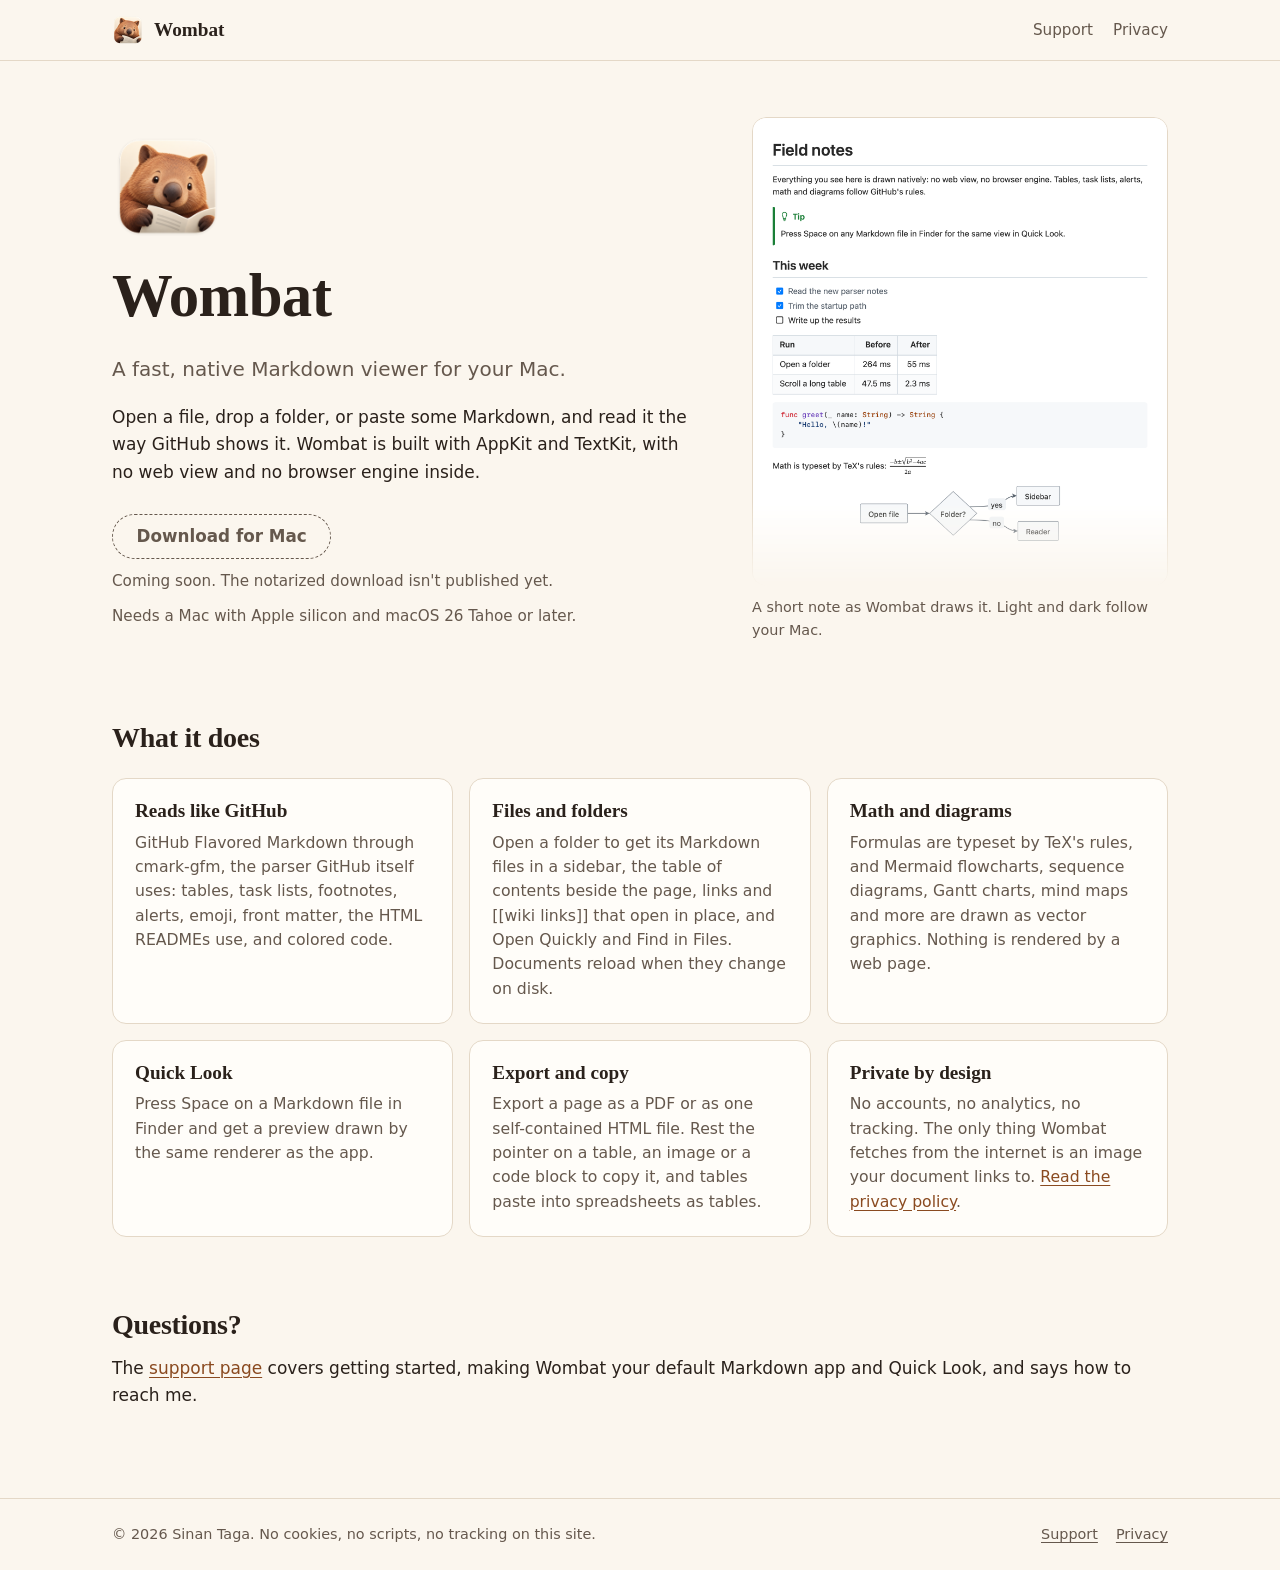
==== index.html @ 370853a5 "Site from md-viewer 182ed36" ====
<!doctype html>
<html lang="en">
<head>
<meta charset="utf-8">
<meta name="viewport" content="width=device-width, initial-scale=1">
<title>Wombat: a fast, native Markdown viewer for Mac</title>
<meta name="description" content="Wombat is a fast, native Markdown viewer for macOS. Open a file or a folder and read it the way GitHub shows it, with math, diagrams and Quick Look. No accounts, no tracking.">
<meta name="theme-color" content="#fbf6ee" media="(prefers-color-scheme: light)">
<meta name="theme-color" content="#16110d" media="(prefers-color-scheme: dark)">
<link rel="icon" type="image/png" href="img/icon-64.png">
<link rel="apple-touch-icon" href="img/icon-256.png">
<link rel="stylesheet" href="site.css">
</head>
<body>

<header class="site-header">
  <div class="wrap wide bar">
    <a class="brand" href="index.html"><img src="img/icon-64.png" width="32" height="32" alt="">Wombat</a>
    <nav aria-label="Main">
      <a href="support.html">Support</a>
      <a href="privacy.html">Privacy</a>
    </nav>
  </div>
</header>

<main>
  <div class="wrap wide">
    <section class="hero">
      <div>
        <img class="icon" src="img/icon-256.png" width="112" height="112" alt="Wombat's icon: a wombat reading a page">
        <h1>Wombat</h1>
        <p class="lede">A fast, native Markdown viewer for your Mac.</p>
        <p>Open a file, drop a folder, or paste some Markdown, and read it the way GitHub shows it. Wombat is built with AppKit and TextKit, with no web view and no browser engine inside.</p>

        <section class="download" id="download" data-state="off" aria-label="Download">
          <!--
            DOWNLOAD PLACEHOLDER. The download is switched off until a notarized disk image exists.
            To switch it on, change data-state="off" above to data-state="on", and check the link and
            version in the "on" block below. Steps: site/README.md, "Turn the download on".
          -->
          <div class="off">
            <button class="button" type="button" disabled>Download for Mac</button>
            <p class="note">Coming soon. The notarized download isn't published yet.</p>
          </div>
          <div class="on">
            <a class="button" href="https://github.com/defiant/wombat-reader/releases/latest">Download for Mac</a>
            <p class="note">Version 0.4.0, a disk image signed and notarized by Apple.</p>
          </div>
          <p class="note">Needs a Mac with Apple silicon and macOS 26 Tahoe or later.</p>
        </section>
      </div>

      <figure class="shot">
        <div class="frame">
          <picture>
            <source media="(prefers-color-scheme: dark)" srcset="img/screenshot-dark.png">
            <img src="img/screenshot-light.png" width="760" height="857" alt="A short Markdown note as Wombat shows it: a heading, a tip callout, a task list, a table, highlighted code, a formula and a flowchart.">
          </picture>
        </div>
        <figcaption>A short note as Wombat draws it. Light and dark follow your Mac.</figcaption>
      </figure>
    </section>

    <h2 class="section-title">What it does</h2>
    <div class="features">
      <article class="feature">
        <h3>Reads like GitHub</h3>
        <p>GitHub Flavored Markdown through cmark-gfm, the parser GitHub itself uses: tables, task lists, footnotes, alerts, emoji, front matter, the HTML READMEs use, and colored code.</p>
      </article>
      <article class="feature">
        <h3>Files and folders</h3>
        <p>Open a folder to get its Markdown files in a sidebar, the table of contents beside the page, links and [[wiki links]] that open in place, and Open Quickly and Find in Files. Documents reload when they change on disk.</p>
      </article>
      <article class="feature">
        <h3>Math and diagrams</h3>
        <p>Formulas are typeset by TeX's rules, and Mermaid flowcharts, sequence diagrams, Gantt charts, mind maps and more are drawn as vector graphics. Nothing is rendered by a web page.</p>
      </article>
      <article class="feature">
        <h3>Quick Look</h3>
        <p>Press Space on a Markdown file in Finder and get a preview drawn by the same renderer as the app.</p>
      </article>
      <article class="feature">
        <h3>Export and copy</h3>
        <p>Export a page as a PDF or as one self-contained HTML file. Rest the pointer on a table, an image or a code block to copy it, and tables paste into spreadsheets as tables.</p>
      </article>
      <article class="feature">
        <h3>Private by design</h3>
        <p>No accounts, no analytics, no tracking. The only thing Wombat fetches from the internet is an image your document links to. <a href="privacy.html">Read the privacy policy</a>.</p>
      </article>
    </div>

    <h2 class="section-title">Questions?</h2>
    <p>The <a href="support.html">support page</a> covers getting started, making Wombat your default Markdown app and Quick Look, and says how to reach me.</p>
  </div>
</main>

<footer class="site-footer">
  <div class="wrap wide bar">
    <p>&copy; 2026 Sinan Taga. No cookies, no scripts, no tracking on this site.</p>
    <div class="links">
      <a href="support.html">Support</a>
      <a href="privacy.html">Privacy</a>
    </div>
  </div>
</footer>

</body>
</html>
---- site.css ----
/* Wombat's site: plain CSS, system fonts, light and dark by the visitor's system setting. */

:root {
  color-scheme: light dark;

  --bg: #fbf6ee;
  --surface: #fffdf9;
  --soft: #f3e9db;
  --text: #2a211b;
  --muted: #65584d;
  --line: #e4d8c7;
  --accent: #8a4a20;
  --accent-hover: #6b3716;
  --on-accent: #ffffff;
  --flag-bg: #fff0b3;
  --flag-text: #5b4300;
  --shadow: 0 1px 2px rgb(60 40 20 / 0.08), 0 14px 34px -10px rgb(60 40 20 / 0.22);

  --serif: ui-serif, "New York", "Iowan Old Style", Georgia, serif;
  --sans: system-ui, -apple-system, "SF Pro Text", "Segoe UI", Roboto, "Helvetica Neue", sans-serif;
  --mono: ui-monospace, "SF Mono", Menlo, Consolas, monospace;
}

@media (prefers-color-scheme: dark) {
  :root {
    --bg: #16110d;
    --surface: #1f1813;
    --soft: #261d16;
    --text: #f1e7db;
    --muted: #b8a999;
    --line: #3a2e25;
    --accent: #e6a975;
    --accent-hover: #f3c4a0;
    --on-accent: #1c1410;
    --flag-bg: #4a3a0c;
    --flag-text: #ffe9a3;
    --shadow: 0 1px 2px rgb(0 0 0 / 0.4), 0 14px 34px -10px rgb(0 0 0 / 0.65);
  }
}

*,
*::before,
*::after {
  box-sizing: border-box;
}

html {
  -webkit-text-size-adjust: 100%;
  text-size-adjust: 100%;
}

body {
  margin: 0;
  background: var(--bg);
  color: var(--text);
  font: 1.0625rem/1.6 var(--sans);
  -webkit-font-smoothing: antialiased;
  display: flex;
  flex-direction: column;
  min-height: 100vh;
  min-height: 100dvh;
}

main {
  flex: 1;
}

img {
  max-width: 100%;
  height: auto;
}

a {
  color: var(--accent);
  text-underline-offset: 0.18em;
}

a:hover {
  color: var(--accent-hover);
}

:focus-visible {
  outline: 3px solid var(--accent);
  outline-offset: 3px;
  border-radius: 4px;
}

/* ---------- layout ---------- */

.wrap {
  width: 100%;
  max-width: 44rem;
  margin-inline: auto;
  padding-inline: 16px;
}

.wrap.wide {
  max-width: 68rem;
}

/* ---------- header and footer ---------- */

.site-header {
  border-bottom: 1px solid var(--line);
}

.site-header .bar {
  display: flex;
  align-items: center;
  justify-content: space-between;
  gap: 16px;
  padding-block: 14px;
}

.brand {
  display: inline-flex;
  align-items: center;
  gap: 10px;
  color: var(--text);
  font: 700 1.2rem/1 var(--serif);
  text-decoration: none;
}

.brand:hover {
  color: var(--text);
}

.brand img {
  display: block;
  border-radius: 8px;
}

.site-header nav {
  display: flex;
  gap: 20px;
}

.site-header nav a {
  color: var(--muted);
  font-size: 0.95rem;
  text-decoration: none;
}

.site-header nav a:hover,
.site-header nav a[aria-current="page"] {
  color: var(--text);
}

.site-header nav a[aria-current="page"] {
  text-decoration: underline;
  text-decoration-color: var(--accent);
  text-decoration-thickness: 2px;
  text-underline-offset: 6px;
}

.site-footer {
  margin-top: 72px;
  border-top: 1px solid var(--line);
  color: var(--muted);
  font-size: 0.9rem;
}

.site-footer .bar {
  display: flex;
  flex-wrap: wrap;
  justify-content: space-between;
  gap: 8px 24px;
  padding-block: 24px;
}

.site-footer p {
  margin: 0;
}

.site-footer a {
  color: var(--muted);
}

.site-footer a:hover {
  color: var(--text);
}

.site-footer .links {
  display: flex;
  gap: 18px;
}

/* ---------- type ---------- */

h1,
h2 {
  font-family: var(--serif);
  font-weight: 700;
  line-height: 1.15;
  letter-spacing: -0.01em;
  text-wrap: balance;
}

h1 {
  margin: 0 0 0.4em;
  font-size: clamp(2.1rem, 6vw, 2.9rem);
}

h2 {
  margin: 2.2em 0 0.5em;
  font-size: clamp(1.45rem, 4vw, 1.75rem);
}

h3 {
  margin: 1.8em 0 0.3em;
  font-size: 1.1rem;
  line-height: 1.3;
  text-wrap: balance;
}

p,
ul,
ol {
  margin: 0 0 1em;
}

li {
  margin-bottom: 0.4em;
}

li > ul,
li > ol {
  margin-top: 0.4em;
}

:is(h2, h3)[id] {
  scroll-margin-top: 16px;
}

code,
kbd {
  font-family: var(--mono);
  font-size: 0.88em;
}

code {
  padding: 0.1em 0.35em;
  border-radius: 5px;
  background: var(--soft);
  overflow-wrap: anywhere;
}

kbd {
  display: inline-block;
  padding: 0.05em 0.4em;
  border: 1px solid var(--line);
  border-bottom-width: 2px;
  border-radius: 5px;
  background: var(--surface);
  font-family: var(--sans);
  font-size: 0.85em;
  line-height: 1.35;
  white-space: nowrap;
}

hr {
  margin: 2.5em 0;
  border: 0;
  border-top: 1px solid var(--line);
}

.lede {
  color: var(--muted);
  font-size: 1.25rem;
  line-height: 1.45;
  text-wrap: pretty;
}

.note {
  color: var(--muted);
  font-size: 0.95rem;
}

.meta {
  color: var(--muted);
  font-size: 0.95rem;
}

/* A contact address nobody has filled in yet shows highlighted. Once CONTACT_EMAIL is replaced
   by a real address, the rule stops matching and the link looks like any other. */
a[href$="CONTACT_EMAIL"] {
  padding: 0.05em 0.35em;
  border-radius: 5px;
  background: var(--flag-bg);
  color: var(--flag-text);
  outline: 1px dashed currentcolor;
}

/* ---------- article pages (privacy, support) ---------- */

.page {
  padding-top: 48px;
}

.page > .wrap > h1 + .meta {
  margin-top: -0.4em;
}

.summary {
  margin: 1.6em 0 0;
  padding: 18px 22px 6px;
  border: 1px solid var(--line);
  border-left: 4px solid var(--accent);
  border-radius: 12px;
  background: var(--surface);
}

.summary h2 {
  margin: 0 0 0.4em;
  font-size: 1.15rem;
}

.contents {
  margin: 1.4em 0 0;
  padding: 0;
  list-style: none;
  display: grid;
  gap: 0.2em 24px;
  grid-template-columns: repeat(auto-fit, minmax(14rem, 1fr));
}

.contents li {
  margin: 0;
}

.contents a {
  display: block;
  padding-block: 0.2em;
}

dl.paths {
  margin: 0 0 1em;
}

dl.paths dt {
  margin-top: 0.6em;
  font-weight: 600;
}

dl.paths dd {
  margin: 0.1em 0 0;
}

/* ---------- home page ---------- */

.hero {
  display: grid;
  gap: 40px 56px;
  align-items: center;
  padding-block: 56px 8px;
}

@media (min-width: 52rem) {
  .hero {
    grid-template-columns: minmax(0, 1fr) minmax(0, 26rem);
  }
}

.hero .icon {
  display: block;
  margin-bottom: 18px;
  border-radius: 24px;
}

.hero h1 {
  font-size: clamp(2.6rem, 8vw, 3.8rem);
}

.shot {
  margin: 0;
}

.shot .frame {
  overflow: hidden;
  border: 1px solid var(--line);
  border-radius: 14px;
  background: var(--surface);
  box-shadow: var(--shadow);
}

/* Beside the text, the screenshot is cut off and fades out; stacked below it, it shows whole. */
@media (min-width: 52rem) {
  .shot .frame {
    max-height: 34rem;
    -webkit-mask-image: linear-gradient(#000 82%, transparent);
    mask-image: linear-gradient(#000 82%, transparent);
  }
}

.shot img {
  display: block;
  width: 100%;
}

.shot figcaption {
  margin-top: 10px;
  color: var(--muted);
  font-size: 0.9rem;
}

.button {
  display: inline-block;
  padding: 0.7em 1.4em;
  border: 1px solid transparent;
  border-radius: 999px;
  background: var(--accent);
  color: var(--on-accent);
  font: 600 1.05rem/1.2 var(--sans);
  text-decoration: none;
}

.button:hover {
  background: var(--accent-hover);
  color: var(--on-accent);
}

button.button:disabled {
  border: 1px dashed var(--muted);
  background: transparent;
  color: var(--muted);
  cursor: not-allowed;
}

/* The download is off until a notarized disk image exists: see site/README.md, "Turn the
   download on". data-state="off" shows the first block, data-state="on" the second. */
.download {
  margin-top: 28px;
}

.download .note {
  margin: 10px 0 0;
}

.download[data-state="off"] .on,
.download[data-state="on"] .off {
  display: none;
}

.features {
  display: grid;
  gap: 16px;
  grid-template-columns: repeat(auto-fit, minmax(17rem, 1fr));
  margin-top: 24px;
}

.feature {
  padding: 20px 22px 6px;
  border: 1px solid var(--line);
  border-radius: 14px;
  background: var(--surface);
}

.feature h3 {
  margin: 0 0 0.35em;
  font-family: var(--serif);
  font-size: 1.2rem;
}

.feature p {
  color: var(--muted);
  font-size: 0.98rem;
  line-height: 1.55;
}

.section-title {
  margin-top: 72px;
}

.section-title + .lede {
  margin-top: -0.2em;
}

.feature a,
.summary a {
  text-underline-offset: 0.18em;
}

@media (max-width: 30rem) {
  .page {
    padding-top: 32px;
  }

  .hero {
    padding-top: 36px;
  }

  .site-header nav {
    gap: 16px;
  }
}

@media print {
  .site-header nav,
  .download {
    display: none;
  }
}
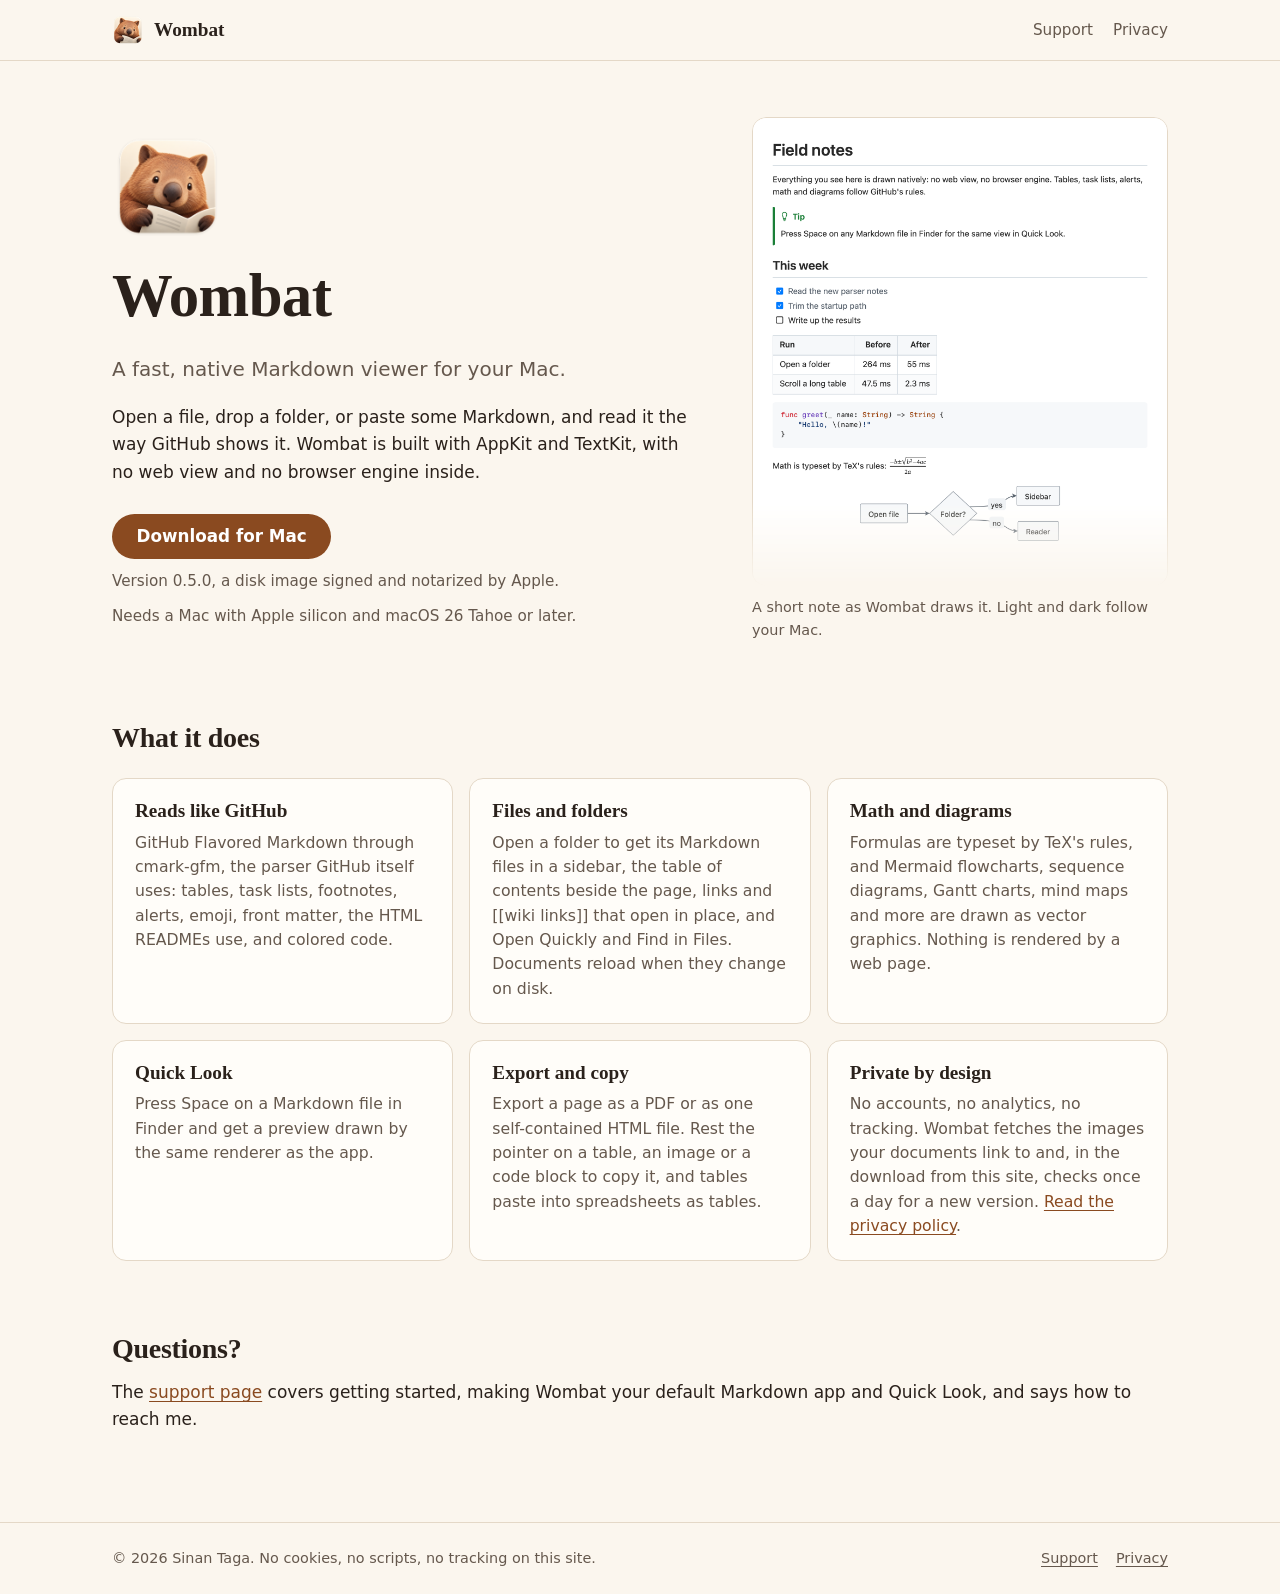
==== commit b16ef6bc: "Site from md-viewer fc6116d" ====
--- a/index.html
+++ b/index.html
@@ -32,19 +32,19 @@
         <p class="lede">A fast, native Markdown viewer for your Mac.</p>
         <p>Open a file, drop a folder, or paste some Markdown, and read it the way GitHub shows it. Wombat is built with AppKit and TextKit, with no web view and no browser engine inside.</p>
 
-        <section class="download" id="download" data-state="off" aria-label="Download">
+        <section class="download" id="download" data-state="on" aria-label="Download">
           <!--
-            DOWNLOAD PLACEHOLDER. The download is switched off until a notarized disk image exists.
-            To switch it on, change data-state="off" above to data-state="on", and check the link and
-            version in the "on" block below. Steps: site/README.md, "Turn the download on".
+            DOWNLOAD PLACEHOLDER. The download is switched off until a notarized disk image is released.
+            `make publish` switches it on (data-state="on" above) and puts the version it releases in
+            the "on" block below. Steps: site/README.md, "Turn the download on".
           -->
           <div class="off">
             <button class="button" type="button" disabled>Download for Mac</button>
             <p class="note">Coming soon. The notarized download isn't published yet.</p>
           </div>
           <div class="on">
-            <a class="button" href="https://github.com/defiant/wombat-reader/releases/latest">Download for Mac</a>
-            <p class="note">Version 0.4.0, a disk image signed and notarized by Apple.</p>
+            <a class="button" href="https://github.com/defiant/wombat-reader/releases/latest/download/Wombat.dmg">Download for Mac</a>
+            <p class="note">Version 0.5.0, a disk image signed and notarized by Apple.</p>
           </div>
           <p class="note">Needs a Mac with Apple silicon and macOS 26 Tahoe or later.</p>
         </section>
@@ -85,7 +85,7 @@
       </article>
       <article class="feature">
         <h3>Private by design</h3>
-        <p>No accounts, no analytics, no tracking. The only thing Wombat fetches from the internet is an image your document links to. <a href="privacy.html">Read the privacy policy</a>.</p>
+        <p>No accounts, no analytics, no tracking. Wombat fetches the images your documents link to and, in the download from this site, checks once a day for a new version. <a href="privacy.html">Read the privacy policy</a>.</p>
       </article>
     </div>
 
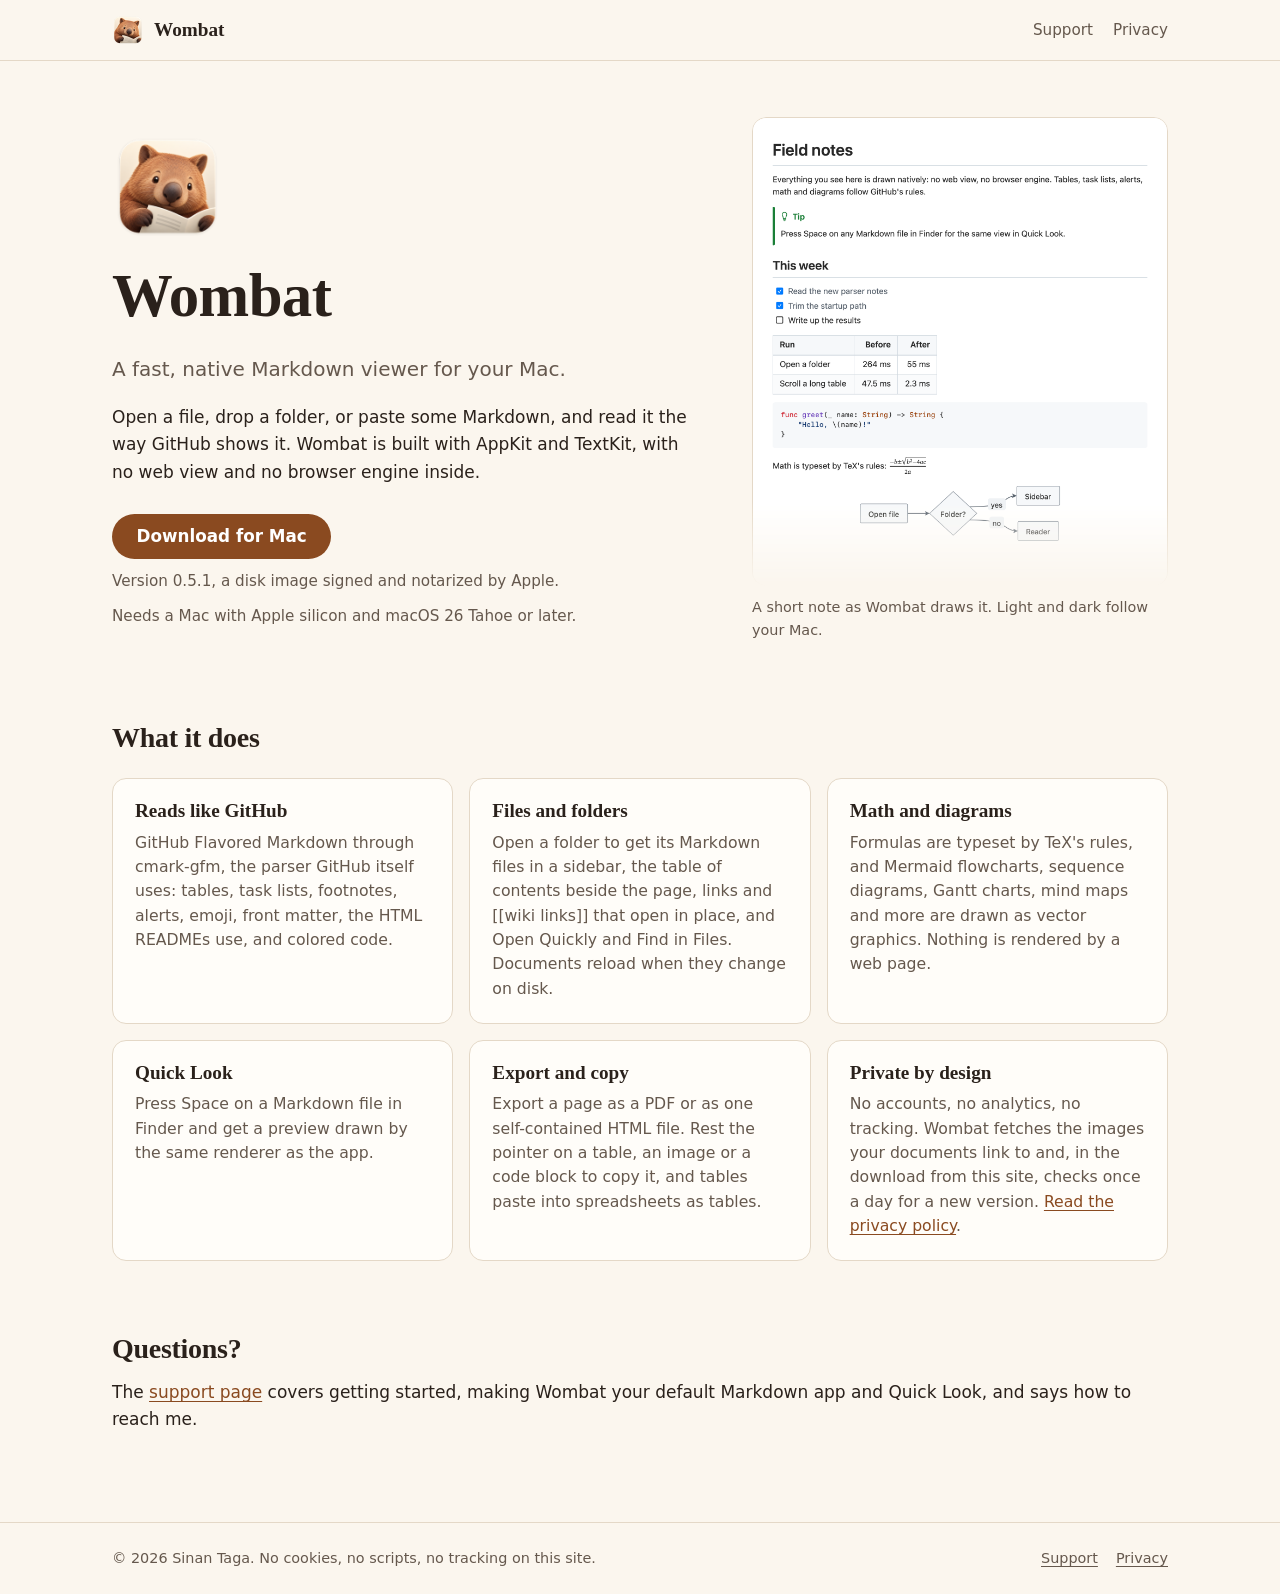
==== commit a39ec206: "Site from md-viewer 76254ce" ====
--- a/index.html
+++ b/index.html
@@ -44,7 +44,7 @@
           </div>
           <div class="on">
             <a class="button" href="https://github.com/defiant/wombat-reader/releases/latest/download/Wombat.dmg">Download for Mac</a>
-            <p class="note">Version 0.5.0, a disk image signed and notarized by Apple.</p>
+            <p class="note">Version 0.5.1, a disk image signed and notarized by Apple.</p>
           </div>
           <p class="note">Needs a Mac with Apple silicon and macOS 26 Tahoe or later.</p>
         </section>
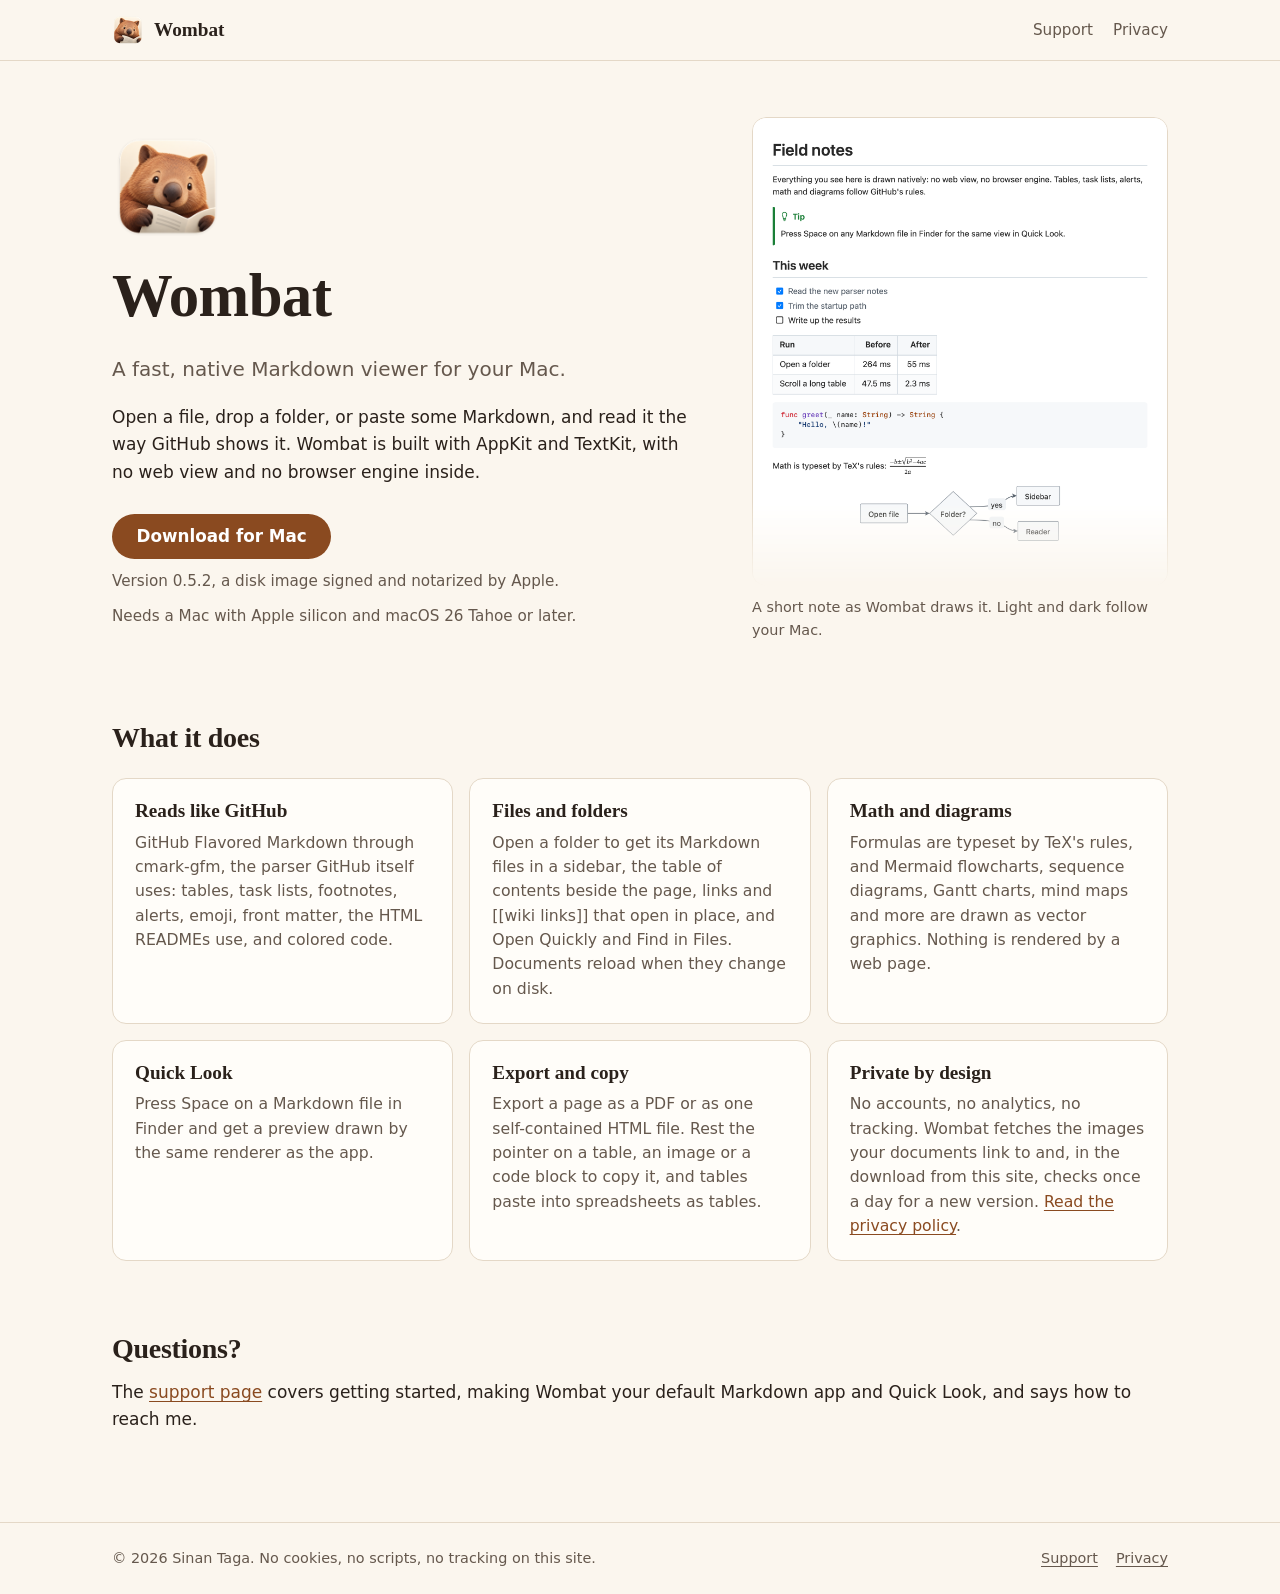
==== commit 2a862ed3: "Site from md-viewer 588d03a" ====
--- a/index.html
+++ b/index.html
@@ -44,7 +44,7 @@
           </div>
           <div class="on">
             <a class="button" href="https://github.com/defiant/wombat-reader/releases/latest/download/Wombat.dmg">Download for Mac</a>
-            <p class="note">Version 0.5.1, a disk image signed and notarized by Apple.</p>
+            <p class="note">Version 0.5.2, a disk image signed and notarized by Apple.</p>
           </div>
           <p class="note">Needs a Mac with Apple silicon and macOS 26 Tahoe or later.</p>
         </section>
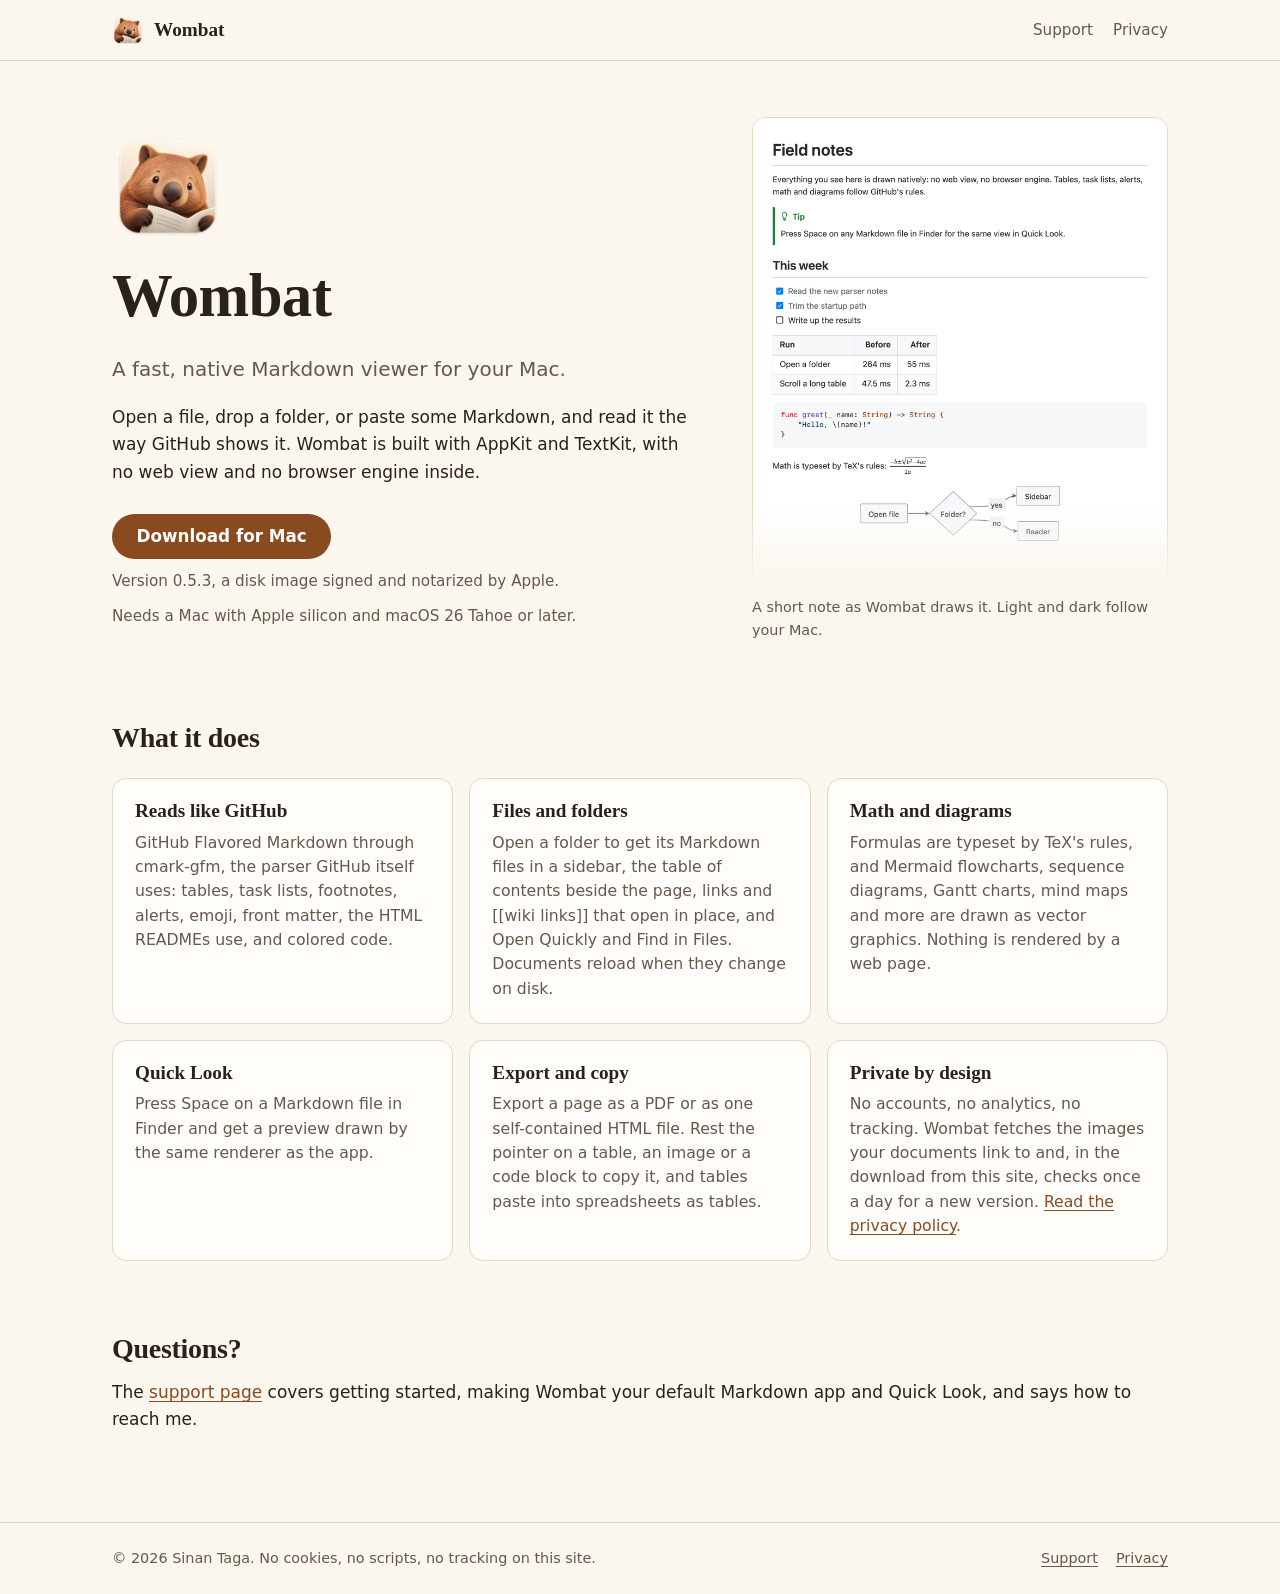
==== commit 966b1783: "Site from md-viewer b897669" ====
--- a/index.html
+++ b/index.html
@@ -44,7 +44,7 @@
           </div>
           <div class="on">
             <a class="button" href="https://github.com/defiant/wombat-reader/releases/latest/download/Wombat.dmg">Download for Mac</a>
-            <p class="note">Version 0.5.2, a disk image signed and notarized by Apple.</p>
+            <p class="note">Version 0.5.3, a disk image signed and notarized by Apple.</p>
           </div>
           <p class="note">Needs a Mac with Apple silicon and macOS 26 Tahoe or later.</p>
         </section>
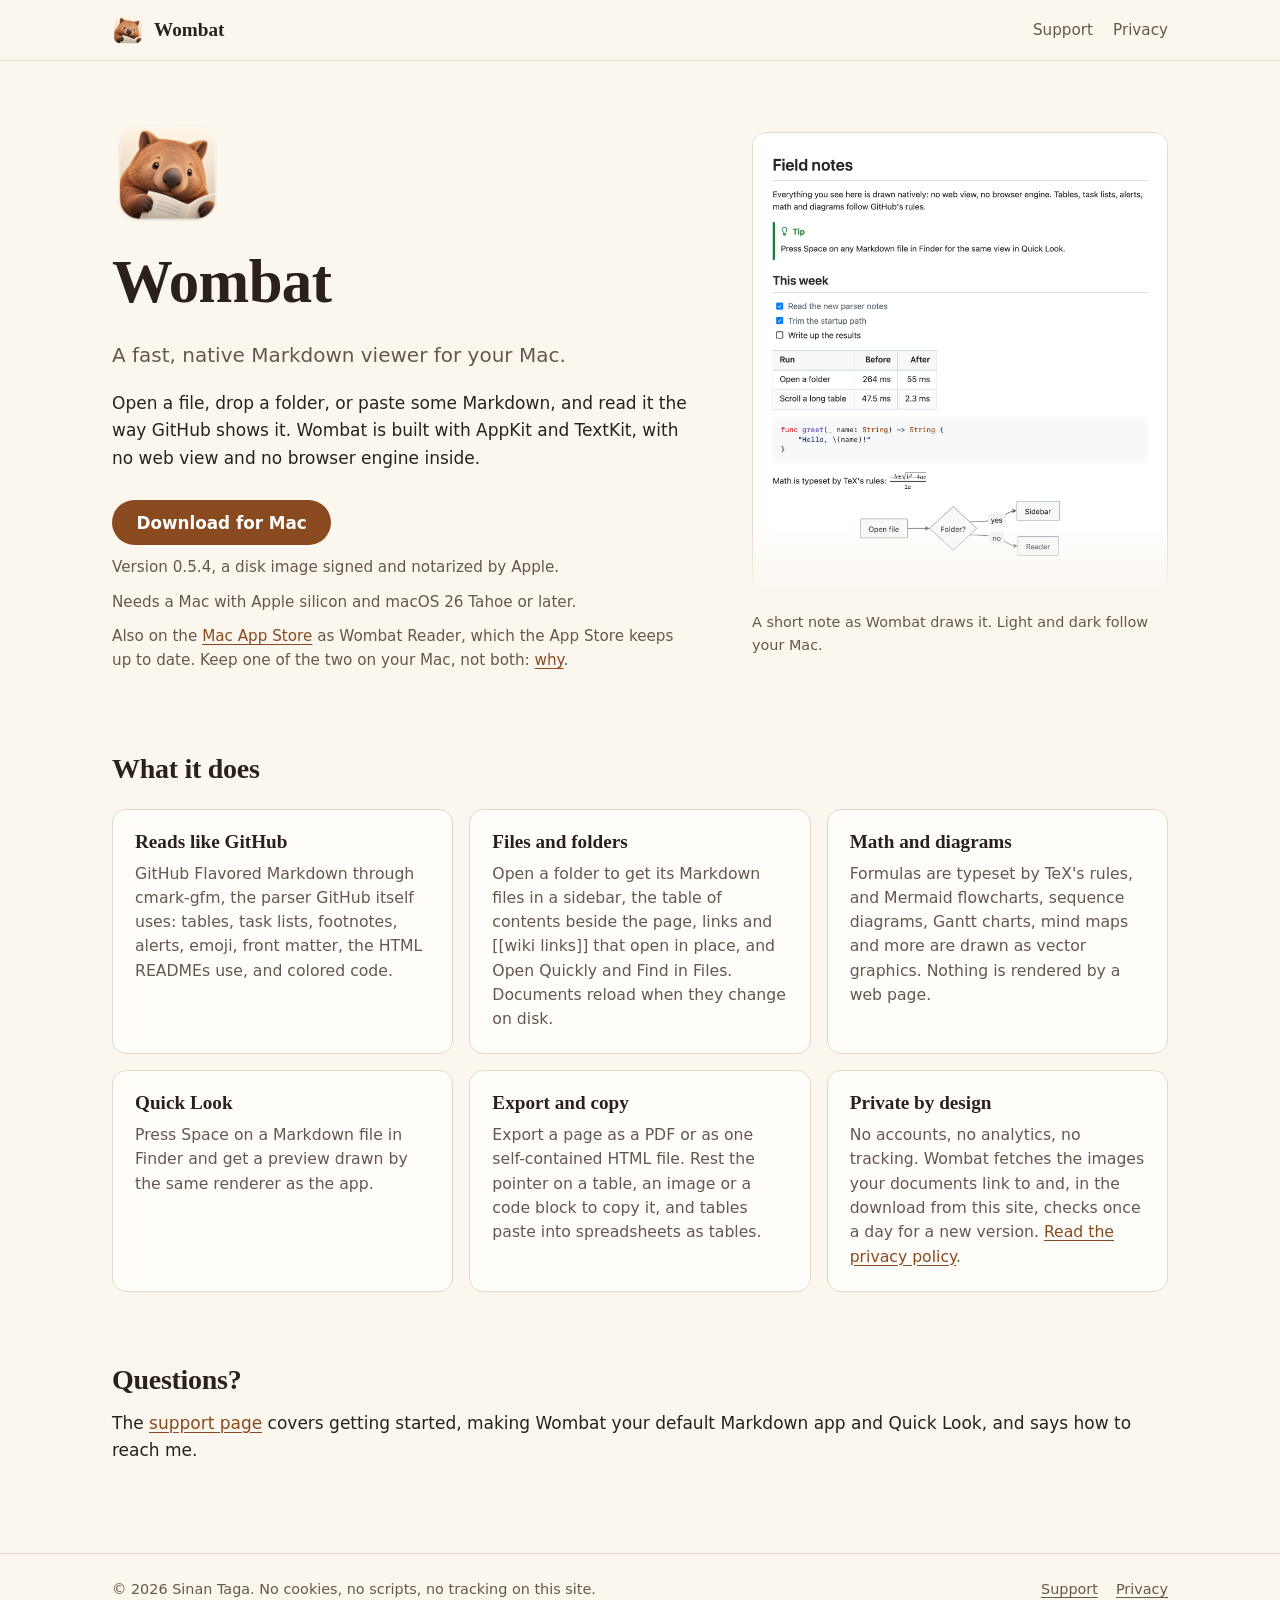
==== commit 603fc504: "Site from md-viewer fdba6bd" ====
--- a/index.html
+++ b/index.html
@@ -44,9 +44,10 @@
           </div>
           <div class="on">
             <a class="button" href="https://github.com/defiant/wombat-reader/releases/latest/download/Wombat.dmg">Download for Mac</a>
-            <p class="note">Version 0.5.3, a disk image signed and notarized by Apple.</p>
+            <p class="note">Version 0.5.4, a disk image signed and notarized by Apple.</p>
           </div>
           <p class="note">Needs a Mac with Apple silicon and macOS 26 Tahoe or later.</p>
+          <p class="note">Also on the <a href="https://apps.apple.com/app/id6827317842">Mac App Store</a> as Wombat Reader, which the App Store keeps up to date. Keep one of the two on your Mac, not both: <a href="support.html#both">why</a>.</p>
         </section>
       </div>
 
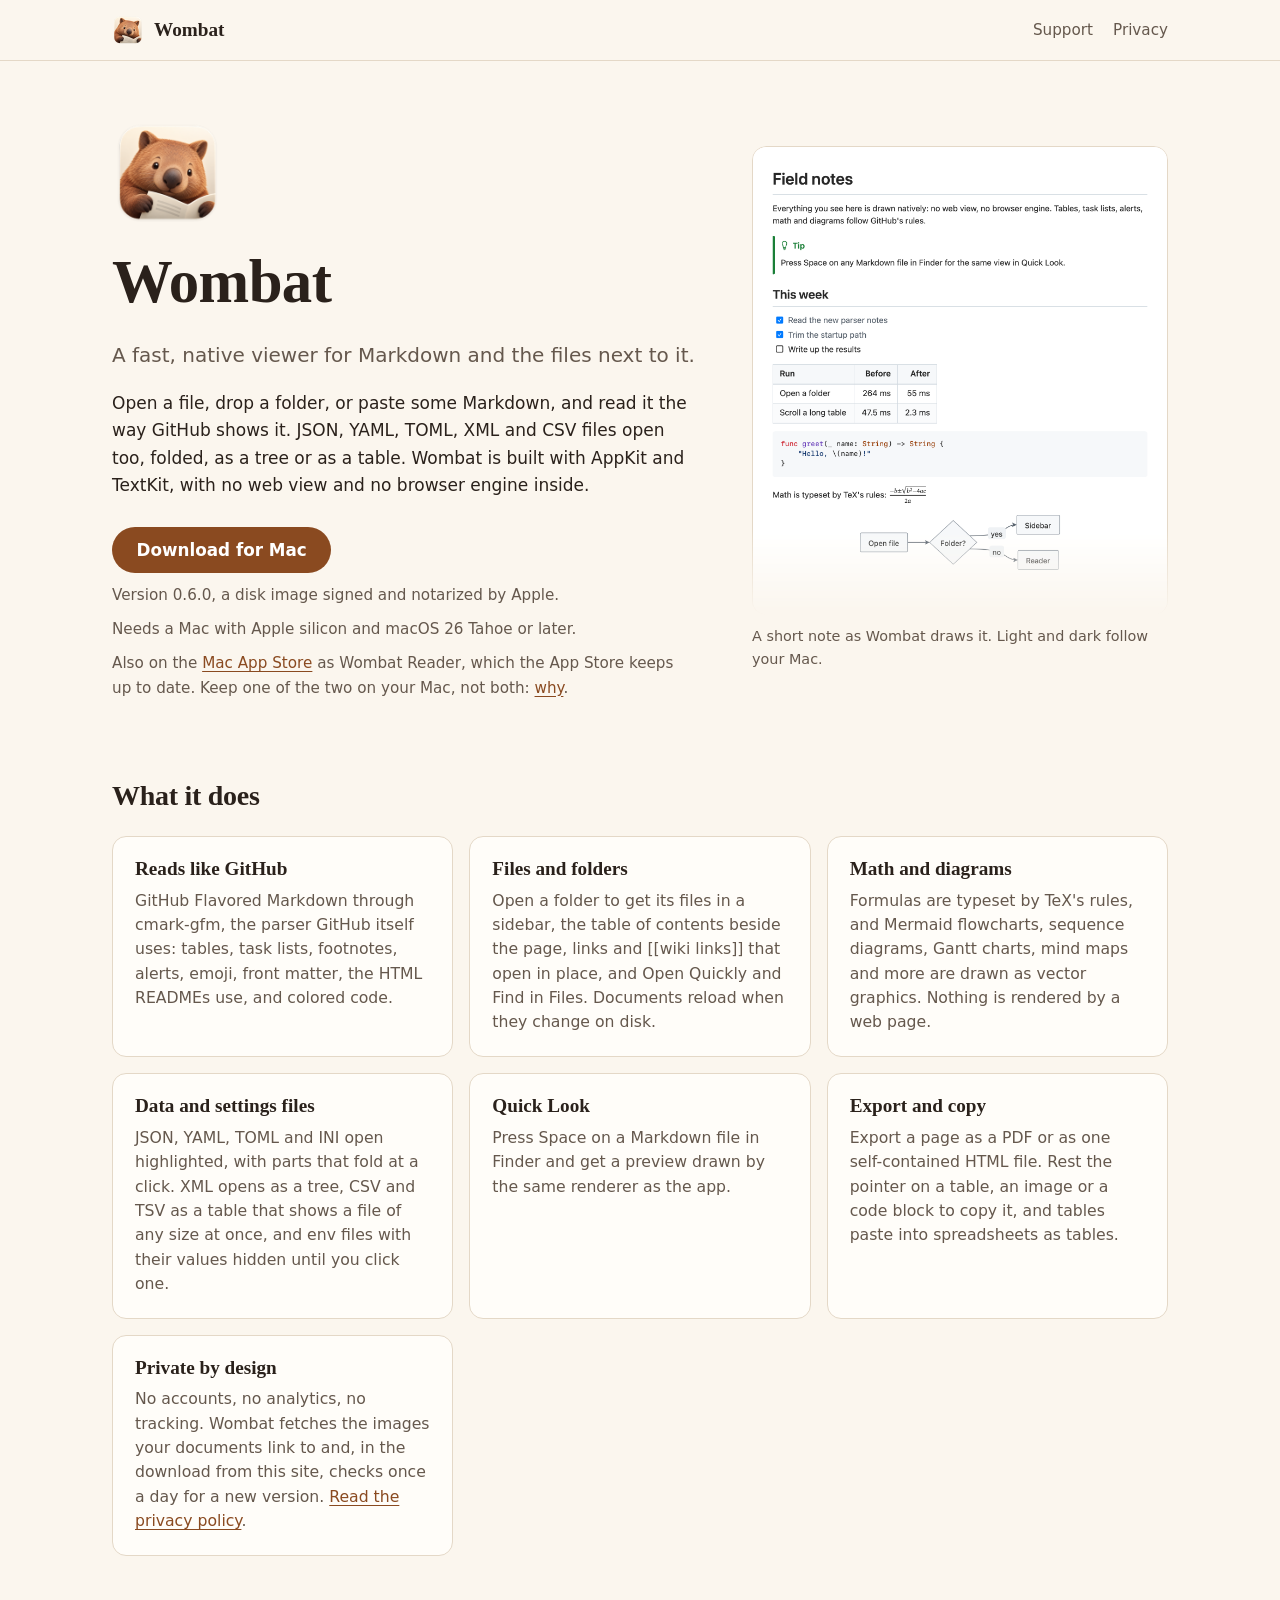
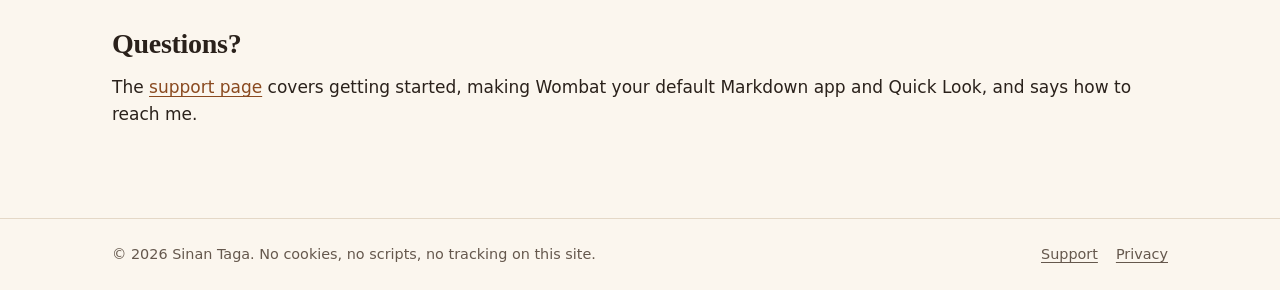
==== commit 7f50b6b4: "Site from md-viewer ed829bb" ====
--- a/index.html
+++ b/index.html
@@ -3,8 +3,8 @@
 <head>
 <meta charset="utf-8">
 <meta name="viewport" content="width=device-width, initial-scale=1">
-<title>Wombat: a fast, native Markdown viewer for Mac</title>
-<meta name="description" content="Wombat is a fast, native Markdown viewer for macOS. Open a file or a folder and read it the way GitHub shows it, with math, diagrams and Quick Look. No accounts, no tracking.">
+<title>Wombat: a fast, native viewer for Markdown and data files on Mac</title>
+<meta name="description" content="Wombat is a fast, native viewer for macOS. It shows Markdown the way GitHub does, with math and diagrams, and opens JSON, YAML, TOML, XML and CSV files too. No accounts, no tracking.">
 <meta name="theme-color" content="#fbf6ee" media="(prefers-color-scheme: light)">
 <meta name="theme-color" content="#16110d" media="(prefers-color-scheme: dark)">
 <link rel="icon" type="image/png" href="img/icon-64.png">
@@ -29,8 +29,8 @@
       <div>
         <img class="icon" src="img/icon-256.png" width="112" height="112" alt="Wombat's icon: a wombat reading a page">
         <h1>Wombat</h1>
-        <p class="lede">A fast, native Markdown viewer for your Mac.</p>
-        <p>Open a file, drop a folder, or paste some Markdown, and read it the way GitHub shows it. Wombat is built with AppKit and TextKit, with no web view and no browser engine inside.</p>
+        <p class="lede">A fast, native viewer for Markdown and the files next to it.</p>
+        <p>Open a file, drop a folder, or paste some Markdown, and read it the way GitHub shows it. JSON, YAML, TOML, XML and CSV files open too, folded, as a tree or as a table. Wombat is built with AppKit and TextKit, with no web view and no browser engine inside.</p>
 
         <section class="download" id="download" data-state="on" aria-label="Download">
           <!--
@@ -44,7 +44,7 @@
           </div>
           <div class="on">
             <a class="button" href="https://github.com/defiant/wombat-reader/releases/latest/download/Wombat.dmg">Download for Mac</a>
-            <p class="note">Version 0.5.4, a disk image signed and notarized by Apple.</p>
+            <p class="note">Version 0.6.0, a disk image signed and notarized by Apple.</p>
           </div>
           <p class="note">Needs a Mac with Apple silicon and macOS 26 Tahoe or later.</p>
           <p class="note">Also on the <a href="https://apps.apple.com/app/id6827317842">Mac App Store</a> as Wombat Reader, which the App Store keeps up to date. Keep one of the two on your Mac, not both: <a href="support.html#both">why</a>.</p>
@@ -70,11 +70,15 @@
       </article>
       <article class="feature">
         <h3>Files and folders</h3>
-        <p>Open a folder to get its Markdown files in a sidebar, the table of contents beside the page, links and [[wiki links]] that open in place, and Open Quickly and Find in Files. Documents reload when they change on disk.</p>
+        <p>Open a folder to get its files in a sidebar, the table of contents beside the page, links and [[wiki links]] that open in place, and Open Quickly and Find in Files. Documents reload when they change on disk.</p>
       </article>
       <article class="feature">
         <h3>Math and diagrams</h3>
         <p>Formulas are typeset by TeX's rules, and Mermaid flowcharts, sequence diagrams, Gantt charts, mind maps and more are drawn as vector graphics. Nothing is rendered by a web page.</p>
+      </article>
+      <article class="feature">
+        <h3>Data and settings files</h3>
+        <p>JSON, YAML, TOML and INI open highlighted, with parts that fold at a click. XML opens as a tree, CSV and TSV as a table that shows a file of any size at once, and env files with their values hidden until you click one.</p>
       </article>
       <article class="feature">
         <h3>Quick Look</h3>
